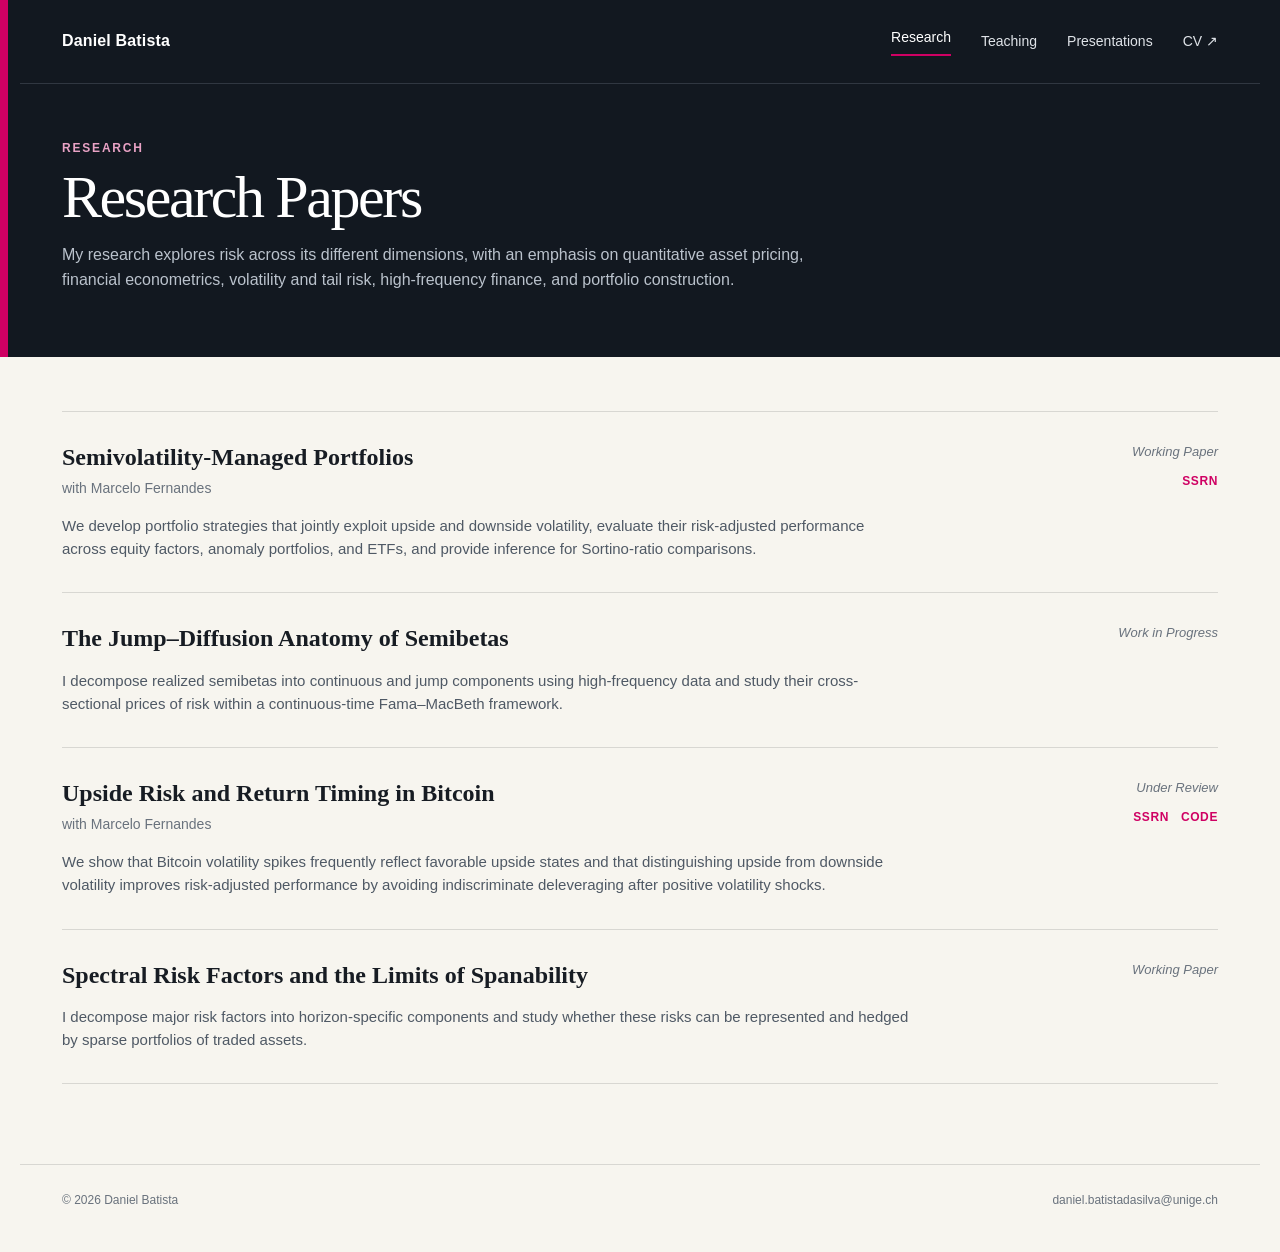
==== research.html @ 569fd729 "Initial website" ====
<!doctype html>
<html lang="en">
<head>
  <meta charset="utf-8">
  <meta name="viewport" content="width=device-width, initial-scale=1">
  <meta name="description" content="Research papers by Daniel Batista.">
  <title>Research — Daniel Batista</title>
  <link rel="icon" href="favicon.svg" type="image/svg+xml">
  <link rel="stylesheet" href="assets/css/style.css">
</head>
<body>
  <header class="dark-shell">
    <nav class="site-nav" aria-label="Main navigation">
      <a class="brand" href="index.html">Daniel Batista</a>
      <div class="nav-links">
        <a class="active" href="research.html">Research</a>
        <a href="teaching.html">Teaching</a>
        <a href="presentations.html">Presentations</a>
        <a href="files/CV_Daniel_Batista.pdf" target="_blank" rel="noopener">CV ↗</a>
      </div>
    </nav>
    <div class="page-hero">
      <p class="page-kicker">Research</p>
      <h1>Research Papers</h1>
      <p>My research explores risk across its different dimensions, with an emphasis on quantitative asset pricing, financial econometrics, volatility and tail risk, high-frequency finance, and portfolio construction.</p>
    </div>
  </header>

  <main class="content">
    <div class="research-list">
      <article class="research-paper">
        <div>
          <h2>Semivolatility-Managed Portfolios</h2>
          <p class="coauthors">with Marcelo Fernandes</p>
          <p class="paper-desc">We develop portfolio strategies that jointly exploit upside and downside volatility, evaluate their risk-adjusted performance across equity factors, anomaly portfolios, and ETFs, and provide inference for Sortino-ratio comparisons.</p>
        </div>
        <div class="research-side">
          <div class="status">Working Paper</div>
          <div class="research-links"><a href="https://papers.ssrn.com/sol3/papers.cfm?abstract_id=4891824" target="_blank" rel="noopener">SSRN</a></div>
        </div>
      </article>

      <article class="research-paper">
        <div>
          <h2>The Jump–Diffusion Anatomy of Semibetas</h2>
          <p class="paper-desc">I decompose realized semibetas into continuous and jump components using high-frequency data and study their cross-sectional prices of risk within a continuous-time Fama–MacBeth framework.</p>
        </div>
        <div class="research-side"><div class="status">Work in Progress</div></div>
      </article>

      <article class="research-paper">
        <div>
          <h2>Upside Risk and Return Timing in Bitcoin</h2>
          <p class="coauthors">with Marcelo Fernandes</p>
          <p class="paper-desc">We show that Bitcoin volatility spikes frequently reflect favorable upside states and that distinguishing upside from downside volatility improves risk-adjusted performance by avoiding indiscriminate deleveraging after positive volatility shocks.</p>
        </div>
        <div class="research-side">
          <div class="status">Under Review</div>
          <div class="research-links">
            <a href="https://papers.ssrn.com/sol3/papers.cfm?abstract_id=7226305" target="_blank" rel="noopener">SSRN</a>
            <a href="https://github.com/DanielBatistaDaSilva/upside-risk-return-timing-bitcoin" target="_blank" rel="noopener">Code</a>
          </div>
        </div>
      </article>

      <article class="research-paper">
        <div>
          <h2>Spectral Risk Factors and the Limits of Spanability</h2>
          <p class="paper-desc">I decompose major risk factors into horizon-specific components and study whether these risks can be represented and hedged by sparse portfolios of traded assets.</p>
        </div>
        <div class="research-side"><div class="status">Working Paper</div></div>
      </article>
    </div>
  </main>

  <footer class="site-footer">
    <span>© 2026 Daniel Batista</span>
    <a href="mailto:daniel.batistadasilva@unige.ch">daniel.batistadasilva@unige.ch</a>
  </footer>
</body>
</html>
---- assets/css/style.css ----
:root {
  --night: #121820;
  --night-2: #171f29;
  --paper: #f7f5ef;
  --paper-2: #fbfaf6;
  --ink: #171c23;
  --muted: #69727d;
  --muted-dark: #bac2cc;
  --magenta: #cf0063;
  --magenta-soft: #e9a2c5;
  --line-dark: #303741;
  --line: #d8d7d2;
  --max: 1240px;
}

* { box-sizing: border-box; }
html { scroll-behavior: smooth; }
body {
  margin: 0;
  background: var(--paper);
  color: var(--ink);
  font-family: Arial, Helvetica, sans-serif;
  line-height: 1.55;
  -webkit-font-smoothing: antialiased;
}

a { color: inherit; }
a:focus-visible { outline: 2px solid var(--magenta); outline-offset: 4px; }

/* Shared dark shell */
.dark-shell {
  position: relative;
  overflow: hidden;
  background: var(--night);
  color: #fff;
}
.dark-shell::before {
  content: "";
  position: absolute;
  inset: 0 auto 0 0;
  width: 8px;
  background: var(--magenta);
}

.site-nav {
  max-width: var(--max);
  margin: 0 auto;
  padding: 27px 42px;
  display: flex;
  justify-content: space-between;
  align-items: center;
  gap: 28px;
  border-bottom: 1px solid var(--line-dark);
}
.brand {
  color: #fff;
  text-decoration: none;
  font-weight: 700;
  letter-spacing: .01em;
}
.nav-links {
  display: flex;
  align-items: center;
  gap: 30px;
  font-size: 14px;
}
.nav-links a {
  color: #dfe3e8;
  text-decoration: none;
  transition: color .16s ease;
}
.nav-links a:hover,
.nav-links a.active { color: #fff; }
.nav-links a.active { border-bottom: 2px solid var(--magenta); padding-bottom: 5px; }

/* Home hero */
.hero-shell { min-height: 700px; }
.hero {
  max-width: var(--max);
  margin: 0 auto;
  padding: 58px 42px 72px;
  display: grid;
  grid-template-columns: 1.05fr .95fr;
  gap: 70px;
  align-items: center;
}
.kicker,
.page-kicker {
  margin: 0;
  color: var(--magenta-soft);
  font-size: 12px;
  line-height: 1.4;
  font-weight: 700;
  letter-spacing: .15em;
  text-transform: uppercase;
}
.hero h1,
.page-hero h1 {
  font-family: Georgia, "Times New Roman", serif;
  font-weight: 400;
  letter-spacing: -.04em;
}
.hero h1 {
  margin: 12px 0 20px;
  font-size: clamp(54px, 6vw, 72px);
  line-height: 1;
}
.role {
  margin-bottom: 27px;
  color: #d4dae2;
  font-size: 19px;
}
.bio {
  max-width: 680px;
  color: var(--muted-dark);
  font-size: 16px;
}
.bio p { margin: 0; }
.bio p + p { margin-top: 14px; }
.job-market {
  display: inline-block;
  margin-top: 27px;
  padding: 10px 13px;
  border: 1px solid #48515d;
  border-left: 4px solid var(--magenta);
  color: #f4f5f6;
  font-size: 13px;
  letter-spacing: .01em;
}
.profile-links {
  display: flex;
  flex-wrap: wrap;
  gap: 10px 18px;
  margin-top: 28px;
  font-size: 13px;
}
.profile-links a {
  color: #fff;
  text-decoration: none;
  border-bottom: 1px solid #59616c;
  padding-bottom: 2px;
}
.profile-links a:hover { border-bottom-color: var(--magenta-soft); }
.photo-box { position: relative; }
.photo-box img {
  display: block;
  width: 100%;
  aspect-ratio: 4 / 5;
  object-fit: cover;
  object-position: 50% 42%;
  filter: saturate(.9) contrast(1.02);
}
.photo-box::after {
  content: "";
  position: absolute;
  right: -19px;
  top: 24px;
  width: 19px;
  height: 38%;
  background: var(--magenta);
}

/* Home research */
.home-research {
  max-width: var(--max);
  margin: 0 auto;
  padding: 50px 42px 75px;
}
.section-head {
  display: grid;
  grid-template-columns: 1fr 2fr;
  gap: 70px;
  align-items: end;
  margin-bottom: 18px;
}
.section-head h2,
.content-title {
  margin: 0;
  font-family: Georgia, "Times New Roman", serif;
  font-weight: 400;
  letter-spacing: -.025em;
}
.section-head h2 { font-size: 33px; }
.section-intro {
  max-width: 680px;
  color: #68717c;
  font-size: 14px;
  text-align: right;
}
.section-intro a {
  margin-left: 0;
  color: var(--magenta);
  text-decoration: none;
  white-space: nowrap;
  font-weight: 700;
}
.paper-grid {
  display: grid;
  grid-template-columns: repeat(4, 1fr);
  border-top: 1px solid #cfd2d5;
  border-bottom: 1px solid #cfd2d5;
}
.paper-card {
  min-height: 182px;
  padding: 24px 20px 26px;
  border-right: 1px solid #cfd2d5;
}
.paper-card:first-child { padding-left: 0; }
.paper-card:last-child { border-right: 0; padding-right: 0; }
.paper-number {
  margin-bottom: 21px;
  color: var(--magenta);
  font-size: 11px;
  font-weight: 700;
}
.paper-card h3 {
  margin: 0;
  font-family: Georgia, "Times New Roman", serif;
  font-size: 17px;
  line-height: 1.38;
  font-weight: 600;
}
.paper-meta {
  margin-top: 10px;
  color: #727a84;
  font-size: 12px;
}
.paper-tags {
  display: flex;
  flex-wrap: wrap;
  gap: 6px 9px;
  margin-top: 12px;
  color: var(--magenta);
  font-size: 11px;
  font-weight: 700;
  letter-spacing: .06em;
  text-transform: uppercase;
}
.paper-tags a { text-decoration: none; }
.paper-tags a:hover { text-decoration: underline; text-underline-offset: 3px; }

/* Inner pages */
.page-hero {
  max-width: var(--max);
  margin: 0 auto;
  padding: 56px 42px 64px;
}
.page-hero h1 {
  margin: 10px 0 14px;
  font-size: clamp(42px, 5vw, 60px);
  line-height: 1.05;
}
.page-hero p:last-child {
  max-width: 760px;
  margin: 0;
  color: var(--muted-dark);
  font-size: 16px;
}
.content {
  max-width: var(--max);
  margin: 0 auto;
  padding: 54px 42px 80px;
}

/* Research page */
.research-list { border-top: 1px solid var(--line); }
.research-paper {
  display: grid;
  grid-template-columns: minmax(0, 1fr) 160px;
  gap: 36px;
  padding: 30px 0 32px;
  border-bottom: 1px solid var(--line);
}
.research-paper h2 {
  margin: 0;
  font-family: Georgia, "Times New Roman", serif;
  font-size: 24px;
  font-weight: 600;
  line-height: 1.3;
}
.coauthors { margin: 5px 0 0; color: var(--muted); font-size: 14px; }
.paper-desc { max-width: 850px; margin: 14px 0 0; color: #4f5965; font-size: 15px; }
.research-side { text-align: right; }
.status { color: var(--muted); font-size: 13px; font-style: italic; }
.research-links { display: flex; justify-content: flex-end; gap: 12px; margin-top: 10px; }
.research-links a {
  color: var(--magenta);
  text-decoration: none;
  font-size: 12px;
  font-weight: 700;
  letter-spacing: .05em;
  text-transform: uppercase;
}

/* Teaching */
.entry-list { border-top: 1px solid var(--line); }
.entry {
  display: grid;
  grid-template-columns: 1fr 150px;
  gap: 30px;
  padding: 27px 0 29px;
  border-bottom: 1px solid var(--line);
}
.entry h2 {
  margin: 0 0 10px;
  font-family: Georgia, "Times New Roman", serif;
  font-size: 22px;
  font-weight: 600;
}
.entry p { margin: 6px 0; color: #4f5965; font-size: 15px; }
.entry-year { text-align: right; color: var(--muted); font-size: 13px; }
.label { color: var(--ink); font-weight: 700; }

/* Presentations */
.year-block {
  display: grid;
  grid-template-columns: 92px 1fr;
  gap: 28px;
  padding: 28px 0;
  border-top: 1px solid var(--line);
}
.year-block:last-child { border-bottom: 1px solid var(--line); }
.year {
  color: var(--magenta);
  font-family: Georgia, "Times New Roman", serif;
  font-size: 21px;
  font-weight: 600;
}
.event { margin-bottom: 24px; }
.event:last-child { margin-bottom: 0; }
.event-name { font-weight: 700; font-size: 15px; }
.event-detail { margin-top: 4px; color: var(--muted); font-size: 14px; }
.event-detail em { color: #4f5965; }

/* Footer and 404 */
.site-footer {
  max-width: var(--max);
  margin: 0 auto;
  padding: 26px 42px 42px;
  border-top: 1px solid var(--line);
  color: var(--muted);
  font-size: 12px;
  display: flex;
  justify-content: space-between;
  gap: 20px;
}
.site-footer a { color: var(--muted); text-decoration: none; }
.error-wrap { min-height: 70vh; display: grid; align-items: center; }
.error-link { color: var(--magenta); text-decoration: none; font-weight: 700; }

@media (max-width: 860px) {
  .hero-shell { min-height: 0; }
  .site-nav { padding: 20px 22px; align-items: flex-start; gap: 15px; }
  .nav-links { gap: 15px; flex-wrap: wrap; justify-content: flex-end; }
  .hero { padding: 38px 22px 55px; grid-template-columns: 1fr; gap: 38px; }
  .photo-box { order: -1; width: min(82vw, 340px); }
  .hero h1 { font-size: clamp(48px, 13vw, 58px); }
  .home-research, .content { padding-left: 22px; padding-right: 22px; }
  .page-hero { padding: 42px 22px 50px; }
  .section-head { grid-template-columns: 1fr; gap: 12px; }
  .paper-grid { grid-template-columns: 1fr; }
  .paper-card { min-height: 0; padding: 20px 0; border-right: 0; border-bottom: 1px solid #cfd2d5; }
  .paper-card:last-child { border-bottom: 0; }
  .research-paper, .entry { grid-template-columns: 1fr; gap: 8px; }
  .research-side, .entry-year { text-align: left; }
  .research-links { justify-content: flex-start; }
  .year-block { grid-template-columns: 1fr; gap: 10px; }
  .site-footer { padding-left: 22px; padding-right: 22px; flex-direction: column; gap: 7px; }
}

@media (max-width: 560px) {
  .site-nav { flex-direction: column; }
  .nav-links { justify-content: flex-start; font-size: 13px; }
  .photo-box { width: min(86vw, 330px); }
  .role { font-size: 17px; }
}
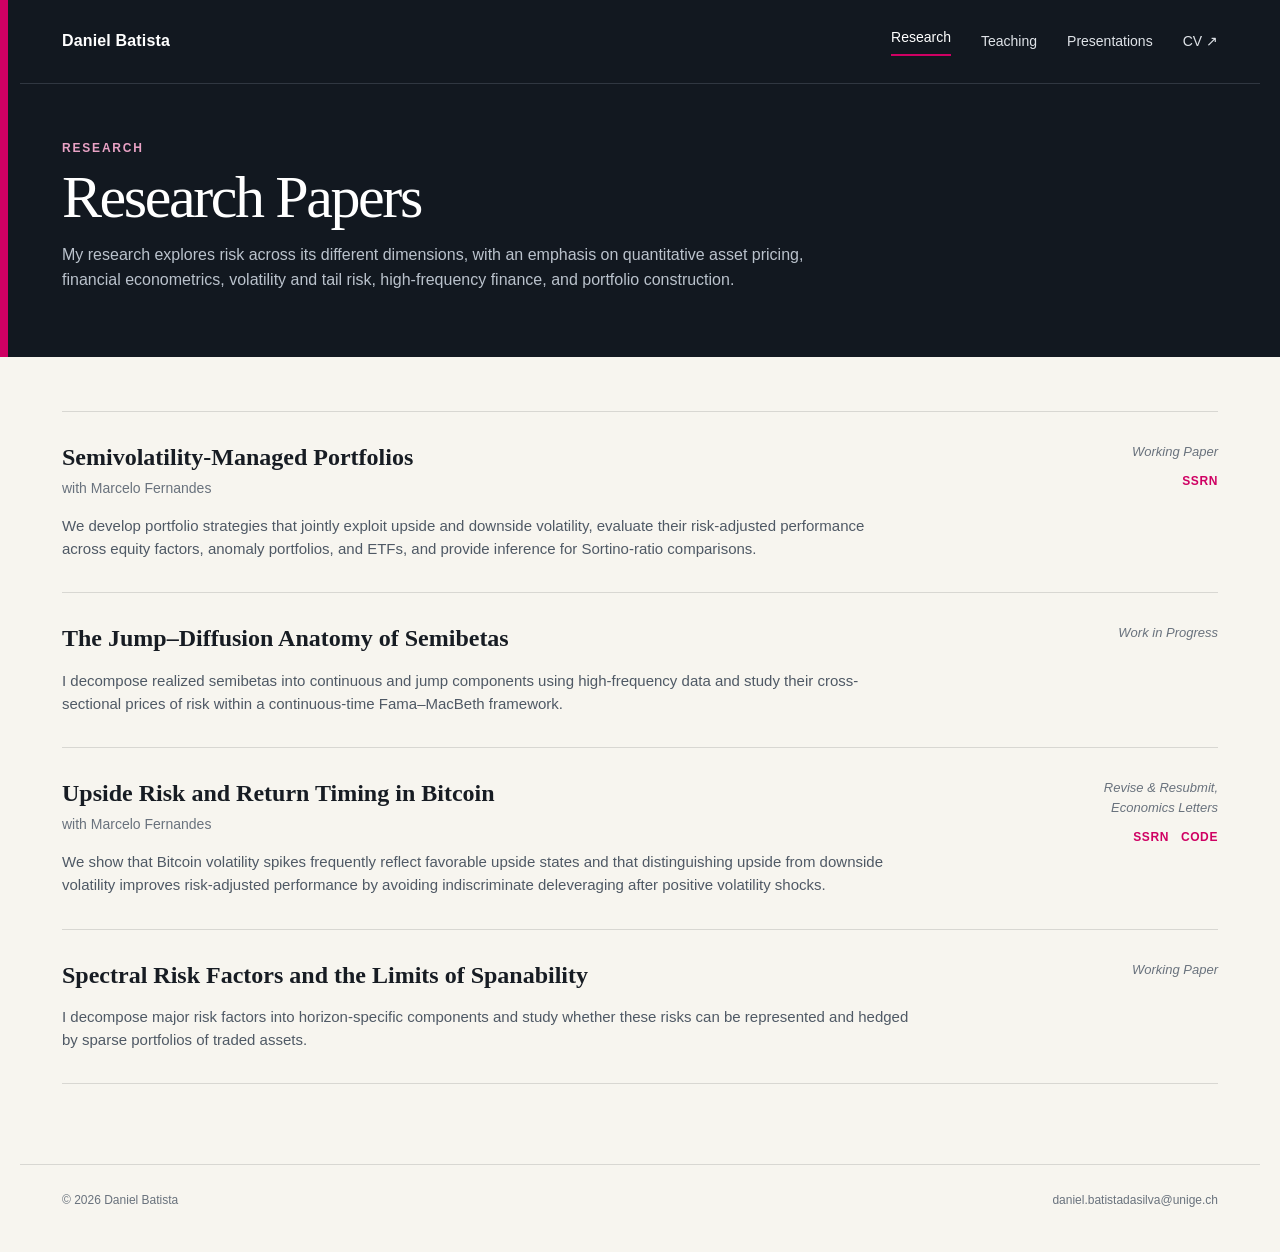
==== commit 45cef23f: "Update Bitcoin paper status" ====
--- a/research.html
+++ b/research.html
@@ -55,7 +55,7 @@
           <p class="paper-desc">We show that Bitcoin volatility spikes frequently reflect favorable upside states and that distinguishing upside from downside volatility improves risk-adjusted performance by avoiding indiscriminate deleveraging after positive volatility shocks.</p>
         </div>
         <div class="research-side">
-          <div class="status">Under Review</div>
+          <div class="status">Revise &amp; Resubmit, Economics Letters</div>
           <div class="research-links">
             <a href="https://papers.ssrn.com/sol3/papers.cfm?abstract_id=7226305" target="_blank" rel="noopener">SSRN</a>
             <a href="https://github.com/DanielBatistaDaSilva/upside-risk-return-timing-bitcoin" target="_blank" rel="noopener">Code</a>
